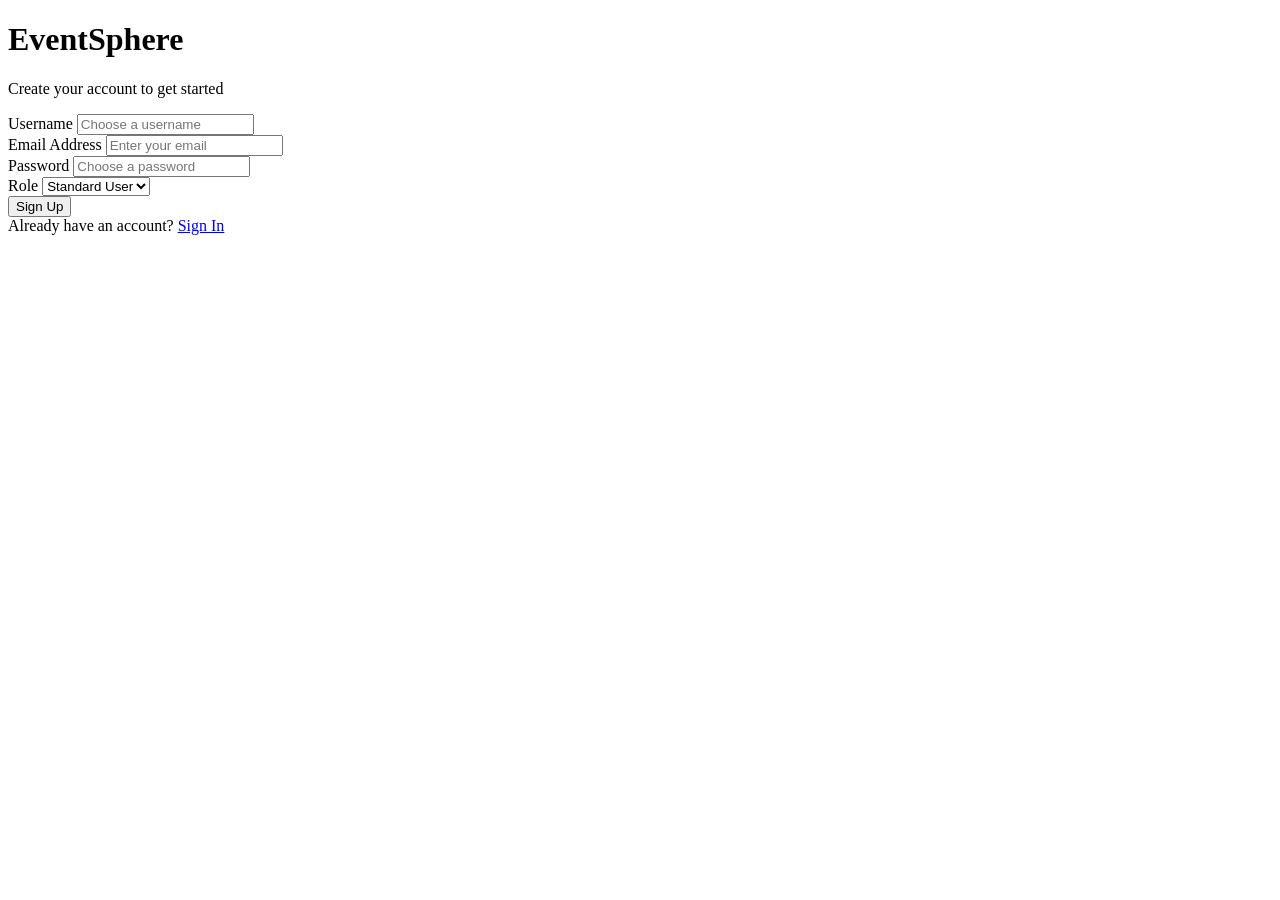
==== index.html @ df808098 "Add files via upload" ====
<!DOCTYPE html>
<html lang="en">
<head>
    <meta charset="UTF-8">
    <meta name="viewport" content="width=device-width, initial-scale=1.0">
    <title>EventSphere - Register</title>
    <link rel="stylesheet" href="css/style.css">
</head>
<body>
    <div class="auth-container">
        <div class="auth-card glass">
            <div class="auth-header">
                <h1>EventSphere</h1>
                <p>Create your account to get started</p>
            </div>
            <form id="registerForm">
                <div class="form-group">
                    <label for="userName">Username</label>
                    <input type="text" id="userName" required placeholder="Choose a username">
                </div>
                <div class="form-group">
                    <label for="email">Email Address</label>
                    <input type="email" id="email" required placeholder="Enter your email">
                </div>
                <div class="form-group">
                    <label for="password">Password</label>
                    <input type="password" id="password" required placeholder="Choose a password">
                </div>
                <div class="form-group">
                    <label for="role">Role</label>
                    <select id="role" required>
                        <option value="USER">Standard User</option>
                        <option value="ADMIN">Administrator</option>
                    </select>
                </div>
                <button type="submit" class="btn">Sign Up</button>
            </form>
            <div class="auth-footer">
                Already have an account? <a href="login.html">Sign In</a>
            </div>
        </div>
    </div>

    <script src="js/api.js"></script>
    <script>
        if (localStorage.getItem("token")) {
            window.location.href = "dashboard.html";
        }

        document.getElementById("registerForm").addEventListener("submit", async (e) => {
            e.preventDefault();
            const userName = document.getElementById("userName").value;
            const email = document.getElementById("email").value;
            const passWord = document.getElementById("password").value;
            const role = document.getElementById("role").value;

            try {
                await apiRequest("/auth/register", "POST", { userName, email, passWord, role });
                showToast("Registration Successful! Please Login.");
                setTimeout(() => {
                    window.location.href = "login.html";
                }, 1500);
            } catch (err) {
                showToast(err.message, "error");
            }
        });
    </script>
</body>
</html>
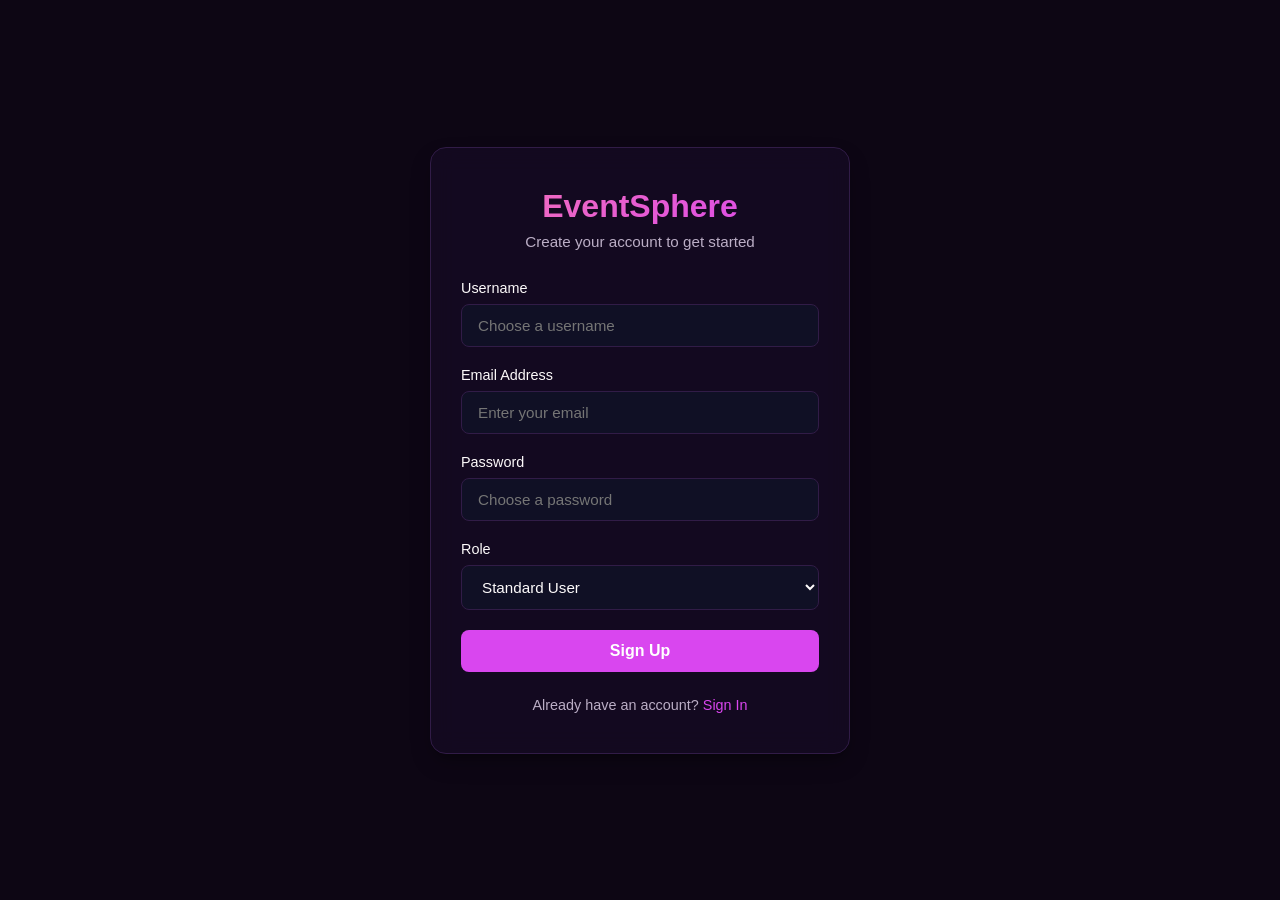
==== commit 66de9896: "Update index.html" ====
--- a/index.html
+++ b/index.html
@@ -4,7 +4,7 @@
     <meta charset="UTF-8">
     <meta name="viewport" content="width=device-width, initial-scale=1.0">
     <title>EventSphere - Register</title>
-    <link rel="stylesheet" href="css/style.css">
+    <link rel="stylesheet" href="style.css">
 </head>
 <body>
     <div class="auth-container">
--- a/style.css
+++ b/style.css
@@ -0,0 +1,621 @@
+@import url('https://fonts.googleapis.com/css2?family=Outfit:wght@300;400;500;600;700&display=swap');
+
+:root {
+    --bg-primary: #0d0614;
+    /* Deep rich dark violet */
+    --bg-secondary: #180c25;
+    /* Slightly lighter deep violet */
+    --text-primary: #fdfafb;
+    /* Soft pink-white */
+    --text-secondary: #bbaec6;
+    /* Soft purple-gray */
+    --accent: #d946ef;
+    /* Vibrant fuchsia/pink */
+    --accent-hover: #c026d3;
+    /* Fuchsia 600 */
+    --success: #10b981;
+    --danger: #f43f5e;
+    /* Rose red */
+    --border: #311c47;
+    /* Dark violet border */
+    --card-bg: rgba(24, 12, 37, 0.7);
+    /* Translucent card bg with purple tint */
+}
+
+* {
+    margin: 0;
+    padding: 0;
+    box-sizing: border-box;
+    font-family: 'Outfit', sans-serif;
+}
+
+body {
+    background-color: var(--bg-primary);
+    color: var(--text-primary);
+    min-height: 100vh;
+    display: flex;
+    flex-direction: column;
+}
+
+/* Glassmorphism utility */
+.glass {
+    background: var(--card-bg);
+    backdrop-filter: blur(12px);
+    -webkit-backdrop-filter: blur(12px);
+    border: 1px solid var(--border);
+    border-radius: 16px;
+}
+
+/* Main Container for Auth */
+.auth-container {
+    display: flex;
+    justify-content: center;
+    align-items: center;
+    min-height: 100vh;
+    padding: 20px;
+}
+
+.auth-card {
+    width: 100%;
+    max-width: 420px;
+    padding: 40px 30px;
+    box-shadow: 0 10px 25px -5px rgba(0, 0, 0, 0.3), 0 8px 10px -6px rgba(0, 0, 0, 0.3);
+}
+
+.auth-header {
+    text-align: center;
+    margin-bottom: 30px;
+}
+
+.auth-header h1 {
+    font-size: 2rem;
+    font-weight: 700;
+    color: var(--text-primary);
+    margin-bottom: 8px;
+    background: linear-gradient(135deg, #f472b6, var(--accent));
+    -webkit-background-clip: text;
+    -webkit-text-fill-color: transparent;
+}
+
+.auth-header p {
+    color: var(--text-secondary);
+    font-size: 0.95rem;
+}
+
+/* Forms styling */
+.form-group {
+    margin-bottom: 20px;
+}
+
+.form-group label {
+    display: block;
+    color: var(--text-primary);
+    margin-bottom: 8px;
+    font-size: 0.9rem;
+    font-weight: 500;
+}
+
+.form-group input,
+.form-group select,
+.form-group textarea {
+    width: 100%;
+    padding: 12px 16px;
+    background: rgba(15, 23, 42, 0.6);
+    border: 1px solid var(--border);
+    border-radius: 8px;
+    color: var(--text-primary);
+    outline: none;
+    font-size: 0.95rem;
+    transition: border-color 0.2s, box-shadow 0.2s;
+}
+
+.form-group input:focus,
+.form-group select:focus,
+.form-group textarea:focus {
+    border-color: var(--accent);
+    box-shadow: 0 0 0 2px rgba(217, 70, 239, 0.2);
+}
+
+/* Override browser autofill background/text color to match standard input fields */
+.form-group input:-webkit-autofill,
+.form-group input:-webkit-autofill:hover, 
+.form-group input:-webkit-autofill:focus, 
+.form-group input:-webkit-autofill:active {
+    -webkit-box-shadow: 0 0 0 1000px #0e1021 inset !important;
+    -webkit-text-fill-color: var(--text-primary) !important;
+    border: 1px solid var(--border) !important;
+    transition: background-color 5000s ease-in-out 0s;
+}
+
+.btn {
+    width: 100%;
+    padding: 12px;
+    background-color: var(--accent);
+    color: white;
+    border: none;
+    border-radius: 8px;
+    font-size: 1rem;
+    font-weight: 600;
+    cursor: pointer;
+    transition: background-color 0.2s, transform 0.1s;
+}
+
+.btn:hover {
+    background-color: var(--accent-hover);
+}
+
+.btn:active {
+    transform: scale(0.98);
+}
+
+.auth-footer {
+    text-align: center;
+    margin-top: 25px;
+    font-size: 0.9rem;
+    color: var(--text-secondary);
+}
+
+.auth-footer a {
+    color: var(--accent);
+    text-decoration: none;
+    font-weight: 500;
+}
+
+.auth-footer a:hover {
+    text-decoration: underline;
+}
+
+/* Dashboard styling */
+.dashboard {
+    display: flex;
+    height: 100vh;
+    overflow: hidden;
+}
+
+.sidebar {
+    width: 260px;
+    background-color: var(--bg-secondary);
+    border-right: 1px solid var(--border);
+    display: flex;
+    flex-direction: column;
+    padding: 24px;
+}
+
+.logo-section {
+    font-size: 1.5rem;
+    font-weight: 700;
+    margin-bottom: 40px;
+    background: linear-gradient(135deg, #f472b6, var(--accent));
+    -webkit-background-clip: text;
+    -webkit-text-fill-color: transparent;
+}
+
+.nav-menu {
+    list-style: none;
+    flex-grow: 1;
+}
+
+.nav-item {
+    margin-bottom: 8px;
+}
+
+.nav-link {
+    display: flex;
+    align-items: center;
+    padding: 12px 16px;
+    color: var(--text-secondary);
+    text-decoration: none;
+    border-radius: 8px;
+    font-weight: 500;
+    transition: color 0.2s, background-color 0.2s;
+    cursor: pointer;
+}
+
+.nav-link.active,
+.nav-link:hover {
+    color: var(--text-primary);
+    background-color: rgba(217, 70, 239, 0.15);
+}
+
+.nav-link.active {
+    border-left: 4px solid var(--accent);
+}
+
+.logout-btn {
+    margin-top: auto;
+    color: var(--danger);
+    background: transparent;
+    border: 1px solid rgba(239, 68, 68, 0.2);
+}
+
+.logout-btn:hover {
+    background-color: rgba(239, 68, 68, 0.1);
+}
+
+.main-content {
+    flex-grow: 1;
+    display: flex;
+    flex-direction: column;
+    overflow-y: auto;
+    padding: 40px;
+}
+
+.header-section {
+    display: flex;
+    justify-content: space-between;
+    align-items: center;
+    padding: 18px 28px;
+    background: rgba(24, 12, 37, 0.4);
+    backdrop-filter: blur(12px);
+    -webkit-backdrop-filter: blur(12px);
+    border: 1px solid var(--border);
+    border-radius: 14px;
+    margin-bottom: 35px;
+    box-shadow: 0 8px 32px 0 rgba(0, 0, 0, 0.2);
+}
+
+.header-brand-group {
+    display: flex;
+    align-items: center;
+    gap: 16px;
+}
+
+.header-logo {
+    font-size: 1.45rem;
+    font-weight: 700;
+    background: linear-gradient(135deg, #f472b6, var(--accent));
+    -webkit-background-clip: text;
+    -webkit-text-fill-color: transparent;
+    letter-spacing: -0.5px;
+    text-shadow: 0 0 20px rgba(217, 70, 239, 0.15);
+}
+
+.header-divider {
+    width: 1px;
+    height: 22px;
+    background-color: var(--border);
+}
+
+.header-tab-title {
+    font-size: 1.2rem;
+    font-weight: 600;
+    color: var(--text-primary);
+    letter-spacing: 0.5px;
+}
+
+.user-info {
+    font-size: 0.9rem;
+    color: var(--text-secondary);
+    background: rgba(255, 255, 255, 0.02);
+    padding: 8px 16px;
+    border-radius: 9999px;
+    border: 1px solid var(--border);
+    display: flex;
+    align-items: center;
+    gap: 8px;
+    transition: all 0.3s ease;
+}
+
+.user-info:hover {
+    background: rgba(255, 255, 255, 0.04);
+    border-color: rgba(217, 70, 239, 0.4);
+    box-shadow: 0 0 15px rgba(217, 70, 239, 0.1);
+}
+
+.user-info span {
+    color: var(--text-primary);
+    font-weight: 600;
+}
+
+.user-info #userRole {
+    color: var(--accent);
+    text-transform: uppercase;
+    font-size: 0.7rem;
+    background: rgba(217, 70, 239, 0.12);
+    padding: 2px 8px;
+    border-radius: 4px;
+    font-weight: 700;
+    border: 1px solid rgba(217, 70, 239, 0.2);
+    letter-spacing: 0.5px;
+}
+
+.card-grid {
+    display: grid;
+    grid-template-columns: repeat(auto-fill, minmax(300px, 1fr));
+    gap: 24px;
+}
+
+.item-card {
+    padding: 24px;
+    display: flex;
+    flex-direction: column;
+    justify-content: space-between;
+    min-height: 180px;
+    transition: transform 0.2s, box-shadow 0.2s;
+}
+
+.item-card:hover {
+    transform: translateY(-4px);
+    box-shadow: 0 10px 20px -10px rgba(0, 0, 0, 0.5);
+}
+
+.item-title {
+    font-size: 1.2rem;
+    font-weight: 600;
+    margin-bottom: 8px;
+}
+
+.item-details {
+    font-size: 0.9rem;
+    color: var(--text-secondary);
+    margin-bottom: 15px;
+    flex-grow: 1;
+}
+
+.item-actions {
+    display: flex;
+    gap: 12px;
+}
+
+.btn-small {
+    padding: 8px 12px;
+    font-size: 0.85rem;
+    border-radius: 6px;
+    font-weight: 600;
+    cursor: pointer;
+    border: none;
+    transition: opacity 0.2s;
+}
+
+.btn-small:hover {
+    opacity: 0.9;
+}
+
+.btn-edit {
+    background-color: var(--accent);
+    color: white;
+}
+
+.btn-delete {
+    background-color: var(--danger);
+    color: white;
+}
+
+.badge {
+    display: inline-block;
+    padding: 4px 8px;
+    font-size: 0.75rem;
+    font-weight: 600;
+    border-radius: 4px;
+    text-transform: uppercase;
+    margin-top: 8px;
+}
+
+.badge-vip {
+    background-color: rgba(245, 158, 11, 0.2);
+    color: #f59e0b;
+}
+
+.badge-general {
+    background-color: rgba(16, 185, 129, 0.2);
+    color: #10b981;
+}
+
+.badge-student {
+    background-color: rgba(168, 85, 247, 0.2);
+    color: #c084fc;
+}
+
+/* Modal styling */
+.modal {
+    position: fixed;
+    top: 0;
+    left: 0;
+    width: 100%;
+    height: 100%;
+    background-color: rgba(15, 23, 42, 0.8);
+    display: flex;
+    justify-content: center;
+    align-items: center;
+    z-index: 1000;
+    opacity: 0;
+    pointer-events: none;
+    transition: opacity 0.3s;
+}
+
+.modal.active {
+    opacity: 1;
+    pointer-events: auto;
+}
+
+.modal-content {
+    width: 100%;
+    max-width: 500px;
+    padding: 30px;
+    position: relative;
+    max-height: 90vh;
+    overflow-y: auto;
+}
+
+.modal-close {
+    position: absolute;
+    top: 20px;
+    right: 20px;
+    font-size: 1.5rem;
+    color: var(--text-secondary);
+    cursor: pointer;
+    background: none;
+    border: none;
+}
+
+/* Toast alerts */
+.toast-container {
+    position: fixed;
+    bottom: 20px;
+    right: 20px;
+    z-index: 2000;
+}
+
+.toast {
+    padding: 16px 24px;
+    margin-top: 10px;
+    border-radius: 8px;
+    color: white;
+    font-weight: 500;
+    box-shadow: 0 4px 12px rgba(0, 0, 0, 0.25);
+    animation: slideIn 0.3s forwards;
+}
+
+.toast-success {
+    background-color: var(--success);
+}
+
+.toast-error {
+    background-color: var(--danger);
+}
+
+@keyframes slideIn {
+    from {
+        transform: translateX(100%);
+        opacity: 0;
+    }
+
+    to {
+        transform: translateX(0);
+        opacity: 1;
+    }
+}
+
+/* Stats Grid */
+.stats-grid {
+    display: grid;
+    grid-template-columns: repeat(auto-fit, minmax(220px, 1fr));
+    gap: 20px;
+    margin-bottom: 30px;
+}
+
+.stat-card {
+    padding: 24px;
+    text-align: center;
+    transition: transform 0.2s, box-shadow 0.2s;
+}
+
+.stat-card:hover {
+    transform: translateY(-4px);
+    box-shadow: 0 10px 20px -10px rgba(0, 0, 0, 0.5);
+}
+
+.stat-card h3 {
+    font-size: 0.95rem;
+    color: var(--text-secondary);
+    text-transform: uppercase;
+    letter-spacing: 1px;
+    margin-bottom: 10px;
+}
+
+.stat-card .stat-number {
+    font-size: 2.5rem;
+    font-weight: 700;
+    background: linear-gradient(135deg, #f472b6, var(--accent));
+    -webkit-background-clip: text;
+    -webkit-text-fill-color: transparent;
+}
+
+/* Search Input Styling */
+.search-container {
+    margin-bottom: 24px;
+    position: relative;
+    max-width: 500px;
+}
+
+.search-input {
+    width: 100%;
+    padding: 12px 16px 12px 40px;
+    background: rgba(15, 23, 42, 0.6);
+    border: 1px solid var(--border);
+    border-radius: 8px;
+    color: var(--text-primary);
+    outline: none;
+    font-size: 0.95rem;
+    transition: border-color 0.2s, box-shadow 0.2s;
+}
+
+.search-input:focus {
+    border-color: var(--accent);
+    box-shadow: 0 0 0 2px rgba(217, 70, 239, 0.2);
+}
+
+.search-icon {
+    position: absolute;
+    left: 14px;
+    top: 50%;
+    transform: translateY(-50%);
+    color: var(--text-secondary);
+    pointer-events: none;
+    display: flex;
+    align-items: center;
+    justify-content: center;
+}
+
+/* Dashboard Explore Grid */
+.dashboard-results-grid {
+    display: grid;
+    grid-template-columns: repeat(auto-fit, minmax(280px, 1fr));
+    gap: 20px;
+    margin-top: 20px;
+}
+
+.results-column {
+    background: rgba(255, 255, 255, 0.02);
+    border: 1px solid var(--border);
+    border-radius: 12px;
+    padding: 16px;
+    display: flex;
+    flex-direction: column;
+    gap: 12px;
+    max-height: 500px;
+    overflow-y: auto;
+}
+
+.column-title {
+    font-size: 1.1rem;
+    font-weight: 600;
+    padding-bottom: 8px;
+    border-bottom: 1px solid var(--border);
+    color: var(--text-primary);
+}
+
+.results-list {
+    display: flex;
+    flex-direction: column;
+    gap: 12px;
+}
+
+.mini-card {
+    background: rgba(24, 12, 37, 0.5);
+    border: 1px solid var(--border);
+    border-radius: 8px;
+    padding: 12px;
+    font-size: 0.9rem;
+    transition: transform 0.2s;
+}
+
+.mini-card:hover {
+    transform: translateY(-2px);
+    border-color: var(--accent);
+}
+
+.mini-card-title {
+    font-weight: 600;
+    color: var(--text-primary);
+    margin-bottom: 4px;
+}
+
+.mini-card-desc {
+    color: var(--text-secondary);
+    font-size: 0.8rem;
+}
+
+.hidden {
+    display: none !important;
+}
